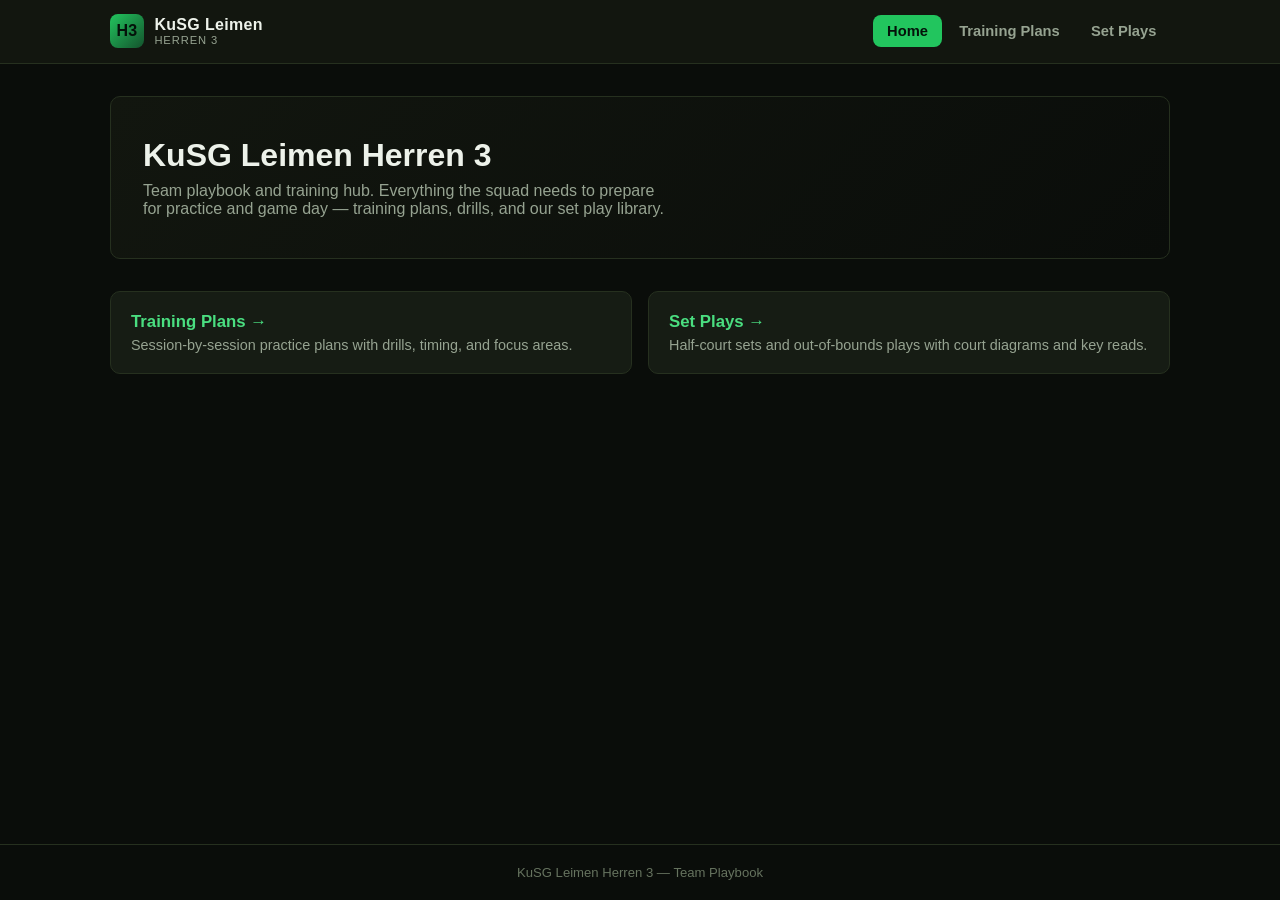
==== index.html @ 021d32c1 "Initial site: training plans and set play library with SVG court diagrams Co-Authored-By: Claude Son" ====
<!DOCTYPE html>
<html lang="en">
<head>
  <meta charset="UTF-8" />
  <meta name="viewport" content="width=device-width, initial-scale=1.0" />
  <title>KuSG Leimen Herren 3</title>
  <link rel="stylesheet" href="css/style.css" />
</head>
<body data-page="home">
  <header class="site-header">
    <div class="nav-inner">
      <a class="brand" href="index.html">
        <span class="brand-mark">H3</span>
        <span class="brand-text">KuSG Leimen<span class="sub">Herren 3</span></span>
      </a>
      <nav class="main-nav">
        <a href="index.html" data-page="home">Home</a>
        <a href="training.html" data-page="training">Training Plans</a>
        <a href="plays.html" data-page="plays">Set Plays</a>
      </nav>
    </div>
  </header>

  <main>
    <div class="hero">
      <h1>KuSG Leimen Herren 3</h1>
      <p>Team playbook and training hub. Everything the squad needs to prepare for practice and game day — training plans, drills, and our set play library.</p>
    </div>

    <div class="card-grid">
      <a class="link-card" href="training.html">
        <h3>Training Plans →</h3>
        <p>Session-by-session practice plans with drills, timing, and focus areas.</p>
      </a>
      <a class="link-card" href="plays.html">
        <h3>Set Plays →</h3>
        <p>Half-court sets and out-of-bounds plays with court diagrams and key reads.</p>
      </a>
    </div>
  </main>

  <footer>KuSG Leimen Herren 3 — Team Playbook</footer>

  <script src="js/data.js"></script>
  <script src="js/court.js"></script>
  <script src="js/main.js"></script>
</body>
</html>
---- css/style.css ----
:root {
  --bg: #0a0d0a;
  --bg-elevated: #12160f;
  --bg-card: #161c14;
  --border: #26301f;
  --green: #22c55e;
  --green-bright: #4ade80;
  --green-dim: #14532d;
  --text: #edf2ea;
  --text-muted: #96a391;
  --text-faint: #66735f;
  --danger: #ef4444;
  --radius: 10px;
  --max-width: 1100px;
  font-family: -apple-system, BlinkMacSystemFont, "Segoe UI", Roboto, Helvetica, Arial, sans-serif;
}

* { box-sizing: border-box; }

html, body {
  margin: 0;
  padding: 0;
  background: var(--bg);
  color: var(--text);
}

body {
  min-height: 100vh;
  display: flex;
  flex-direction: column;
}

a { color: var(--green-bright); text-decoration: none; }
a:hover { text-decoration: underline; }

/* ---------- Nav ---------- */

header.site-header {
  background: var(--bg-elevated);
  border-bottom: 1px solid var(--border);
  position: sticky;
  top: 0;
  z-index: 10;
}

.nav-inner {
  max-width: var(--max-width);
  margin: 0 auto;
  padding: 0.9rem 1.25rem;
  display: flex;
  align-items: center;
  justify-content: space-between;
  gap: 1rem;
}

.brand {
  display: flex;
  align-items: center;
  gap: 0.65rem;
  color: var(--text);
  font-weight: 700;
  letter-spacing: 0.02em;
}
.brand:hover { text-decoration: none; }

.brand-mark {
  width: 34px;
  height: 34px;
  border-radius: 8px;
  background: linear-gradient(135deg, var(--green) 0%, var(--green-dim) 100%);
  display: flex;
  align-items: center;
  justify-content: center;
  font-size: 1rem;
  color: #04120a;
  font-weight: 800;
  flex-shrink: 0;
}

.brand-text { display: flex; flex-direction: column; line-height: 1.15; }
.brand-text .sub { font-size: 0.7rem; color: var(--text-muted); font-weight: 500; letter-spacing: 0.08em; text-transform: uppercase; }

nav.main-nav { display: flex; gap: 0.25rem; }

nav.main-nav a {
  color: var(--text-muted);
  padding: 0.5rem 0.85rem;
  border-radius: 8px;
  font-size: 0.92rem;
  font-weight: 600;
}
nav.main-nav a:hover { color: var(--text); text-decoration: none; background: var(--bg-card); }
nav.main-nav a.active { color: #04120a; background: var(--green); }

/* ---------- Layout ---------- */

main {
  flex: 1;
  width: 100%;
  max-width: var(--max-width);
  margin: 0 auto;
  padding: 2rem 1.25rem 4rem;
}

.page-header { margin-bottom: 1.75rem; }
.page-header h1 { margin: 0 0 0.35rem; font-size: 1.7rem; }
.page-header p { margin: 0; color: var(--text-muted); }

footer {
  border-top: 1px solid var(--border);
  padding: 1.25rem;
  text-align: center;
  color: var(--text-faint);
  font-size: 0.82rem;
}

/* ---------- Home ---------- */

.hero {
  background: linear-gradient(135deg, var(--bg-elevated) 0%, var(--bg) 100%);
  border: 1px solid var(--border);
  border-radius: var(--radius);
  padding: 2.5rem 2rem;
  margin-bottom: 2rem;
}
.hero h1 { font-size: 2rem; margin: 0 0 0.5rem; }
.hero p { color: var(--text-muted); max-width: 60ch; margin: 0; }

.card-grid {
  display: grid;
  grid-template-columns: repeat(auto-fit, minmax(240px, 1fr));
  gap: 1rem;
}

.link-card {
  display: block;
  background: var(--bg-card);
  border: 1px solid var(--border);
  border-radius: var(--radius);
  padding: 1.25rem;
  color: var(--text);
}
.link-card:hover { border-color: var(--green-dim); text-decoration: none; }
.link-card h3 { margin: 0 0 0.35rem; color: var(--green-bright); font-size: 1.05rem; }
.link-card p { margin: 0; color: var(--text-muted); font-size: 0.9rem; }

/* ---------- Filter tabs ---------- */

.filter-bar {
  display: flex;
  flex-wrap: wrap;
  gap: 0.5rem;
  margin-bottom: 1.5rem;
}
.filter-btn {
  background: var(--bg-card);
  border: 1px solid var(--border);
  color: var(--text-muted);
  padding: 0.45rem 0.9rem;
  border-radius: 999px;
  font-size: 0.85rem;
  font-weight: 600;
  cursor: pointer;
}
.filter-btn:hover { color: var(--text); }
.filter-btn.active { background: var(--green); border-color: var(--green); color: #04120a; }

/* ---------- Training plans ---------- */

.plan-card {
  background: var(--bg-card);
  border: 1px solid var(--border);
  border-radius: var(--radius);
  margin-bottom: 1rem;
  overflow: hidden;
}

.plan-summary {
  display: flex;
  align-items: center;
  justify-content: space-between;
  gap: 1rem;
  padding: 1.1rem 1.25rem;
  cursor: pointer;
}

.plan-summary-left { display: flex; flex-direction: column; gap: 0.35rem; }
.plan-title { font-size: 1.05rem; font-weight: 700; }
.plan-meta { display: flex; gap: 0.6rem; flex-wrap: wrap; align-items: center; }

.badge {
  display: inline-block;
  font-size: 0.72rem;
  font-weight: 700;
  text-transform: uppercase;
  letter-spacing: 0.04em;
  padding: 0.2rem 0.55rem;
  border-radius: 999px;
  background: var(--green-dim);
  color: var(--green-bright);
}
.badge.muted { background: var(--bg-elevated); color: var(--text-muted); }

.chevron { color: var(--text-faint); transition: transform 0.15s ease; flex-shrink: 0; }
.plan-card.open .chevron { transform: rotate(90deg); }

.plan-body {
  display: none;
  padding: 0 1.25rem 1.25rem;
  border-top: 1px solid var(--border);
}
.plan-card.open .plan-body { display: block; padding-top: 1rem; }

.plan-body h4 { margin: 1rem 0 0.4rem; font-size: 0.85rem; text-transform: uppercase; letter-spacing: 0.04em; color: var(--text-muted); }
.plan-body h4:first-child { margin-top: 0; }

.drill-list { list-style: none; margin: 0; padding: 0; display: flex; flex-direction: column; gap: 0.6rem; }
.drill-item { background: var(--bg-elevated); border: 1px solid var(--border); border-radius: 8px; padding: 0.65rem 0.85rem; }
.drill-item .drill-head { display: flex; justify-content: space-between; gap: 1rem; font-weight: 600; font-size: 0.92rem; }
.drill-item .drill-time { color: var(--green-bright); font-size: 0.8rem; font-weight: 700; white-space: nowrap; }
.drill-item p { margin: 0.3rem 0 0; color: var(--text-muted); font-size: 0.88rem; }

.notes-box { color: var(--text-muted); font-size: 0.9rem; background: var(--bg-elevated); border-left: 3px solid var(--green-dim); padding: 0.7rem 0.9rem; border-radius: 0 6px 6px 0; }

/* ---------- Set plays ---------- */

.play-grid {
  display: grid;
  grid-template-columns: repeat(auto-fill, minmax(300px, 1fr));
  gap: 1.25rem;
}

.play-card {
  background: var(--bg-card);
  border: 1px solid var(--border);
  border-radius: var(--radius);
  padding: 1.1rem;
  display: flex;
  flex-direction: column;
  gap: 0.75rem;
}

.play-card-head { display: flex; justify-content: space-between; align-items: flex-start; gap: 0.75rem; }
.play-card-head h3 { margin: 0; font-size: 1.05rem; }

.court-wrap {
  background: #0d150d;
  border: 1px solid var(--border);
  border-radius: 8px;
  overflow: hidden;
}

.play-desc { color: var(--text-muted); font-size: 0.88rem; margin: 0; }

.key-points { margin: 0; padding-left: 1.1rem; color: var(--text-muted); font-size: 0.85rem; display: flex; flex-direction: column; gap: 0.25rem; }

.legend { display: flex; gap: 1rem; flex-wrap: wrap; font-size: 0.75rem; color: var(--text-faint); }
.legend span { display: inline-flex; align-items: center; gap: 0.35rem; }
.legend .swatch { width: 16px; height: 2px; display: inline-block; }
.legend .swatch.cut { background: var(--green-bright); }
.legend .swatch.pass { background: var(--text-muted); border-top: 2px dashed var(--text-muted); height: 0; }
.legend .swatch.screen { width: 3px; height: 12px; background: var(--danger); }

@media (max-width: 640px) {
  .nav-inner { flex-wrap: wrap; }
  nav.main-nav { width: 100%; justify-content: space-between; }
  nav.main-nav a { padding: 0.5rem 0.5rem; font-size: 0.85rem; }
}
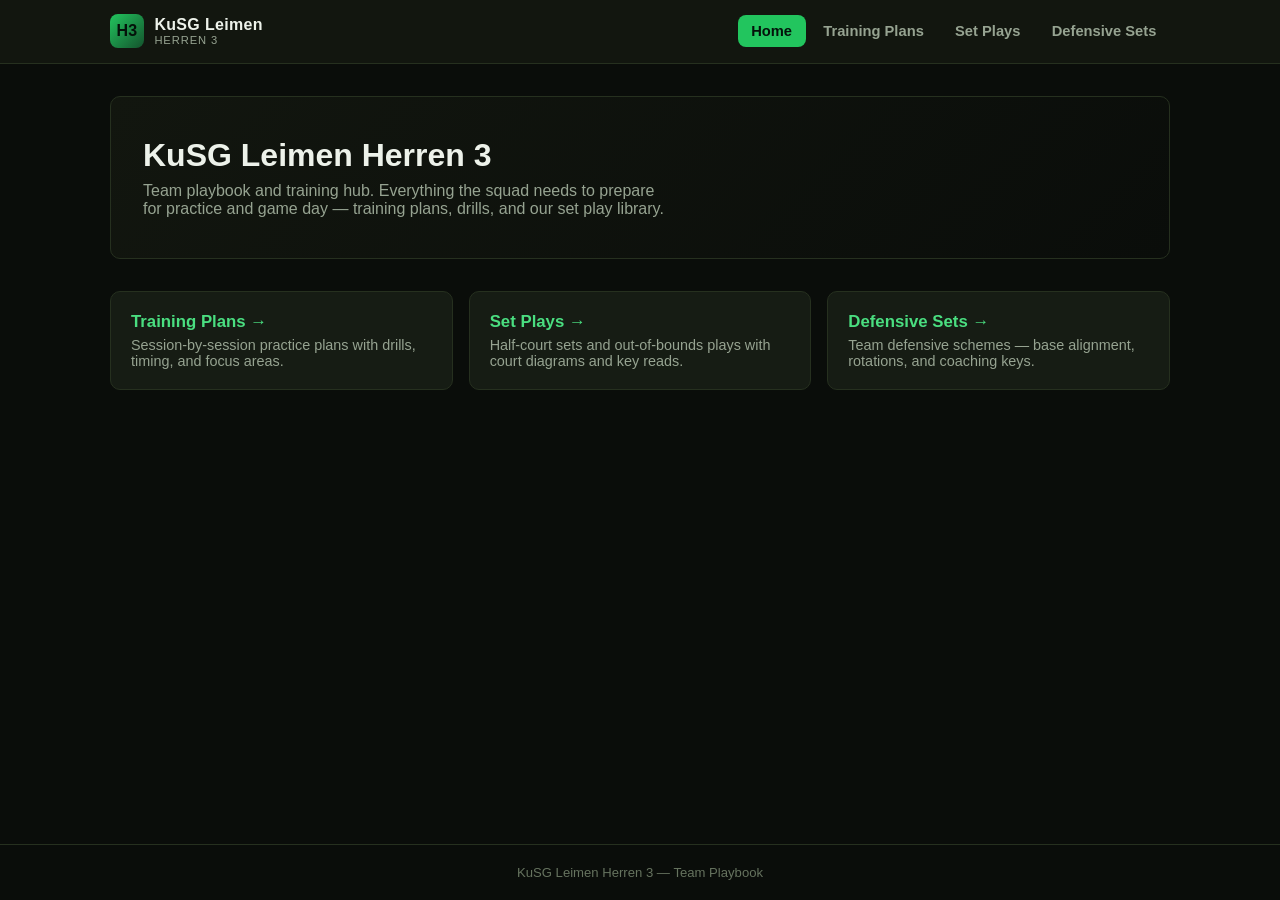
==== commit 9a5300cf: "Add Defensive Sets section with a 1-3-1 zone defense tutorial New defense.html (listing) and defense" ====
--- a/index.html
+++ b/index.html
@@ -17,6 +17,7 @@
         <a href="index.html" data-page="home">Home</a>
         <a href="training.html" data-page="training">Training Plans</a>
         <a href="plays.html" data-page="plays">Set Plays</a>
+        <a href="defense.html" data-page="defense">Defensive Sets</a>
       </nav>
     </div>
   </header>
@@ -36,6 +37,10 @@
         <h3>Set Plays →</h3>
         <p>Half-court sets and out-of-bounds plays with court diagrams and key reads.</p>
       </a>
+      <a class="link-card" href="defense.html">
+        <h3>Defensive Sets →</h3>
+        <p>Team defensive schemes — base alignment, rotations, and coaching keys.</p>
+      </a>
     </div>
   </main>
 
--- a/css/style.css
+++ b/css/style.css
@@ -242,6 +242,22 @@
 
 .play-card-head { display: flex; justify-content: space-between; align-items: flex-start; gap: 0.75rem; }
 .play-card-head h3 { margin: 0; font-size: 1.05rem; }
+.play-card-head h1 { margin: 0; font-size: 1.6rem; }
+
+.btn-link {
+  align-self: flex-start;
+  font-size: 0.85rem;
+  font-weight: 700;
+  color: var(--green-bright);
+}
+
+.back-link {
+  display: inline-block;
+  color: var(--text-muted);
+  font-size: 0.88rem;
+  margin-bottom: 1.25rem;
+}
+.back-link:hover { color: var(--text); text-decoration: none; }
 
 .court-wrap {
   background: #0d150d;
@@ -261,8 +277,100 @@
 .legend .swatch.pass { background: var(--text-muted); border-top: 2px dashed var(--text-muted); height: 0; }
 .legend .swatch.screen { width: 3px; height: 12px; background: var(--danger); }
 
+/* ---------- Defensive sets ---------- */
+
+.defense-grid {
+  display: grid;
+  grid-template-columns: repeat(auto-fill, minmax(300px, 1fr));
+  gap: 1.25rem;
+}
+
+.defense-card {
+  background: var(--bg-card);
+  border: 1px solid var(--border);
+  border-radius: var(--radius);
+  padding: 1.1rem;
+  display: flex;
+  flex-direction: column;
+  gap: 0.75rem;
+}
+
+.defense-summary { color: var(--text-muted); font-size: 0.88rem; margin: 0; }
+
+.prose { color: var(--text-muted); font-size: 0.92rem; line-height: 1.6; margin: 0 0 1.5rem; }
+
+.two-col-list {
+  display: grid;
+  grid-template-columns: 1fr 1fr;
+  gap: 1.5rem;
+  margin: 0 0 2rem;
+}
+
+.two-col-list h3 { margin: 0 0 0.6rem; font-size: 0.95rem; }
+.two-col-list ul { margin: 0; padding-left: 1.1rem; color: var(--text-muted); font-size: 0.88rem; display: flex; flex-direction: column; gap: 0.4rem; }
+.two-col-list.strengths h3 { color: var(--green-bright); }
+.two-col-list.weaknesses h3 { color: var(--danger); }
+
+.rules-list { list-style: none; margin: 0 0 2rem; padding: 0; display: flex; flex-direction: column; gap: 0.6rem; counter-reset: rule; }
+.rules-list li { counter-increment: rule; background: var(--bg-elevated); border: 1px solid var(--border); border-radius: 8px; padding: 0.65rem 0.85rem 0.65rem 2.4rem; position: relative; color: var(--text-muted); font-size: 0.88rem; }
+.rules-list li::before { content: counter(rule); position: absolute; left: 0.75rem; top: 0.6rem; color: var(--green-bright); font-weight: 800; font-size: 0.85rem; }
+
+.position-grid {
+  display: grid;
+  grid-template-columns: repeat(auto-fill, minmax(220px, 1fr));
+  gap: 1rem;
+  margin: 0 0 2rem;
+}
+
+.position-card { background: var(--bg-card); border: 1px solid var(--border); border-radius: var(--radius); padding: 1rem; display: flex; gap: 0.75rem; }
+.position-badge { flex-shrink: 0; width: 2.4rem; height: 2.4rem; border-radius: 50%; background: none; border: 2px dashed #f59e0b; color: #f59e0b; display: flex; align-items: center; justify-content: center; font-weight: 800; font-size: 0.78rem; }
+.position-card h4 { margin: 0 0 0.3rem; font-size: 0.92rem; }
+.position-card p { margin: 0; color: var(--text-muted); font-size: 0.84rem; }
+
+.section-heading { font-size: 1.1rem; margin: 2rem 0 1rem; }
+.section-heading:first-of-type { margin-top: 0; }
+
+/* ---------- Play detail (step-by-step) ---------- */
+
+.step-list {
+  display: flex;
+  flex-direction: column;
+  gap: 1.25rem;
+  margin: 1.5rem 0;
+}
+
+.step-card {
+  display: flex;
+  gap: 1rem;
+  background: var(--bg-card);
+  border: 1px solid var(--border);
+  border-radius: var(--radius);
+  padding: 1.1rem;
+}
+
+.step-number {
+  flex-shrink: 0;
+  width: 2rem;
+  height: 2rem;
+  border-radius: 50%;
+  background: var(--green-dim);
+  color: var(--green-bright);
+  display: flex;
+  align-items: center;
+  justify-content: center;
+  font-weight: 800;
+  font-size: 0.95rem;
+}
+
+.step-body { flex: 1; min-width: 0; display: flex; flex-direction: column; gap: 0.75rem; }
+.step-body h3 { margin: 0; font-size: 1rem; }
+.step-body p { margin: 0; color: var(--text-muted); font-size: 0.9rem; }
+.step-body .court-wrap { max-width: 380px; }
+
 @media (max-width: 640px) {
   .nav-inner { flex-wrap: wrap; }
   nav.main-nav { width: 100%; justify-content: space-between; }
   nav.main-nav a { padding: 0.5rem 0.5rem; font-size: 0.85rem; }
-}
+  .step-card { flex-direction: column; }
+  .step-body .court-wrap { max-width: none; }
+}
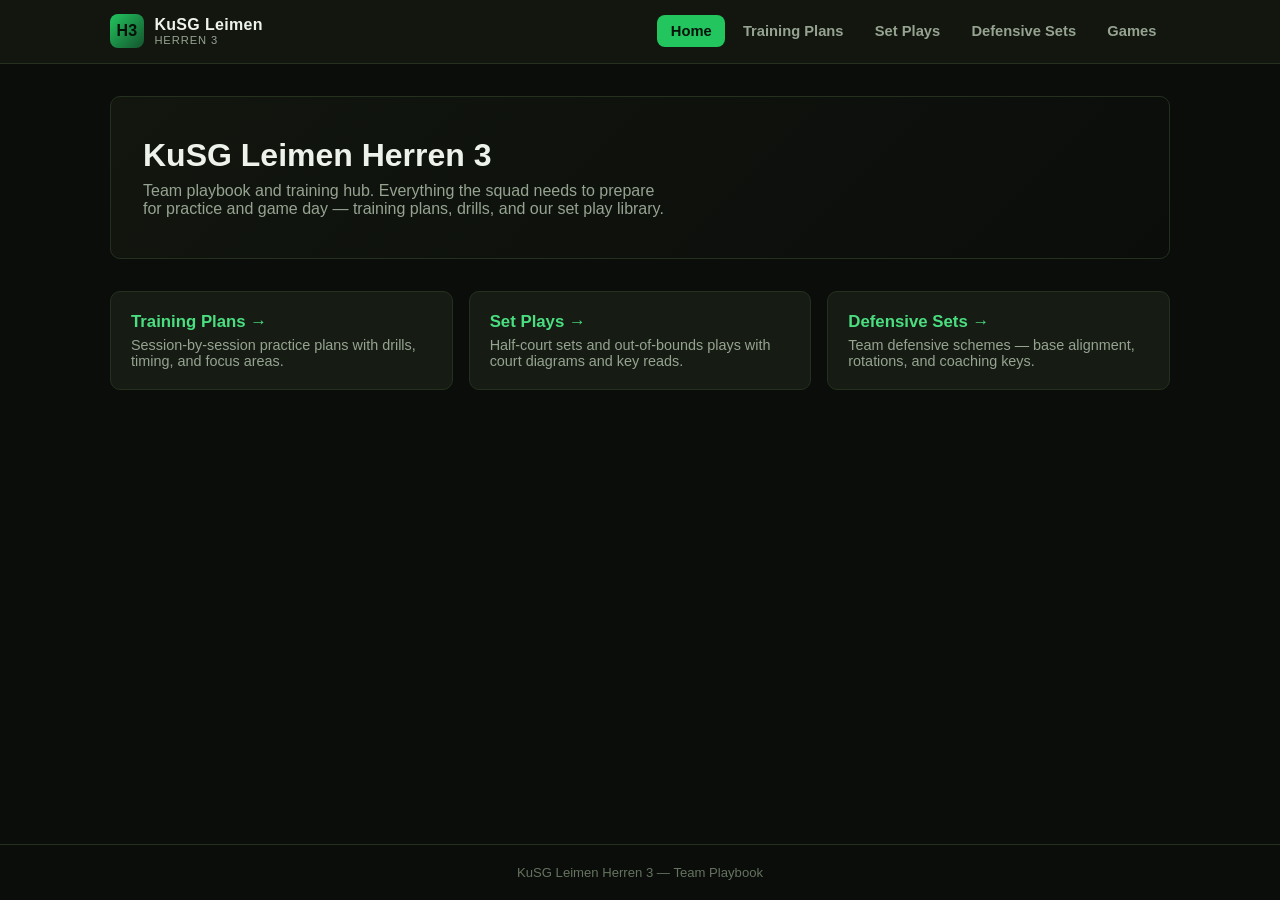
==== commit 652d01d7: "Add Games page with full-season league fixture list Pulls the BBW1 Kreisliga B1 fixtures for KuSG Le" ====
--- a/index.html
+++ b/index.html
@@ -18,6 +18,7 @@
         <a href="training.html" data-page="training">Training Plans</a>
         <a href="plays.html" data-page="plays">Set Plays</a>
         <a href="defense.html" data-page="defense">Defensive Sets</a>
+        <a href="games.html" data-page="games">Games</a>
       </nav>
     </div>
   </header>
--- a/css/style.css
+++ b/css/style.css
@@ -165,6 +165,58 @@
 .filter-btn:hover { color: var(--text); }
 .filter-btn.active { background: var(--green); border-color: var(--green); color: #04120a; }
 
+/* ---------- Season schedule ---------- */
+
+.schedule-section { margin-bottom: 2.5rem; }
+.schedule-intro { color: var(--text-muted); font-size: 0.9rem; margin: 0 0 1.1rem; max-width: 70ch; }
+
+.next-session-card {
+  background: var(--bg-card);
+  border: 1px solid var(--green-dim);
+  border-radius: var(--radius);
+  padding: 1.1rem 1.25rem;
+  margin-bottom: 1rem;
+}
+.next-session-label { font-size: 0.72rem; font-weight: 700; text-transform: uppercase; letter-spacing: 0.06em; color: var(--green-bright); margin-bottom: 0.3rem; }
+.next-session-date { font-size: 1.15rem; font-weight: 700; margin-bottom: 0.55rem; }
+.next-session-meta { display: flex; gap: 0.5rem; flex-wrap: wrap; align-items: center; }
+
+.schedule-toggle {
+  background: none;
+  border: none;
+  color: var(--green-bright);
+  font-size: 0.88rem;
+  font-weight: 600;
+  cursor: pointer;
+  padding: 0;
+  margin-bottom: 1rem;
+}
+.schedule-toggle:hover { text-decoration: underline; }
+
+.schedule-full { display: flex; flex-direction: column; gap: 1.25rem; }
+.schedule-full[hidden] { display: none; }
+.schedule-month-title { font-size: 0.95rem; margin: 0 0 0.5rem; color: var(--text); }
+
+.schedule-table { width: 100%; border-collapse: collapse; background: var(--bg-card); border: 1px solid var(--border); border-radius: var(--radius); overflow: hidden; }
+.schedule-table td { padding: 0.55rem 0.85rem; border-top: 1px solid var(--border); font-size: 0.88rem; }
+.schedule-table tr:first-child td { border-top: none; }
+.schedule-table .schedule-day { color: var(--text-muted); width: 3.5rem; }
+.schedule-table .schedule-date { font-weight: 600; }
+.schedule-table .schedule-time { color: var(--text-muted); white-space: nowrap; }
+.schedule-table .schedule-status { text-align: right; white-space: nowrap; }
+.schedule-table .text-muted { color: var(--text-faint); }
+.schedule-row-past { opacity: 0.5; }
+
+/* ---------- Games ---------- */
+
+.table-scroll { overflow-x: auto; }
+.game-table { min-width: 640px; }
+.game-table .game-side { white-space: nowrap; }
+.game-table .game-opponent { font-weight: 600; white-space: nowrap; }
+.game-table .game-venue { color: var(--text-muted); text-align: right; white-space: nowrap; }
+
+.schedule-source { color: var(--text-faint); font-size: 0.82rem; margin-top: 1.5rem; max-width: 70ch; }
+
 /* ---------- Training plans ---------- */
 
 .plan-card {
@@ -277,6 +329,41 @@
 .legend .swatch.pass { background: var(--text-muted); border-top: 2px dashed var(--text-muted); height: 0; }
 .legend .swatch.screen { width: 3px; height: 12px; background: var(--danger); }
 
+/* ---------- Animated playback ---------- */
+
+.anim-section {
+  background: var(--bg-card);
+  border: 1px solid var(--border);
+  border-radius: var(--radius);
+  padding: 1.1rem;
+  margin: 1.5rem 0;
+}
+
+.anim-toolbar { display: flex; align-items: center; gap: 0.75rem; margin-bottom: 1rem; flex-wrap: wrap; }
+
+.anim-btn {
+  background: var(--green);
+  color: #04120a;
+  border: none;
+  border-radius: 999px;
+  padding: 0.5rem 1.1rem;
+  font-weight: 700;
+  font-size: 0.88rem;
+  cursor: pointer;
+  font-family: inherit;
+}
+.anim-btn:hover { background: var(--green-bright); }
+.anim-btn.anim-restart { background: var(--bg-elevated); color: var(--text-muted); border: 1px solid var(--border); }
+.anim-btn.anim-restart:hover { color: var(--text); }
+
+.anim-progress { display: flex; gap: 0.4rem; margin-left: auto; }
+.anim-dot { width: 9px; height: 9px; border-radius: 50%; background: var(--border); cursor: pointer; padding: 0; border: none; }
+.anim-dot.active { background: var(--green); }
+
+.anim-caption { margin-top: 1rem; }
+.anim-title { margin: 0 0 0.4rem; font-size: 1rem; }
+.anim-text { margin: 0; color: var(--text-muted); font-size: 0.9rem; }
+
 /* ---------- Defensive sets ---------- */
 
 .defense-grid {
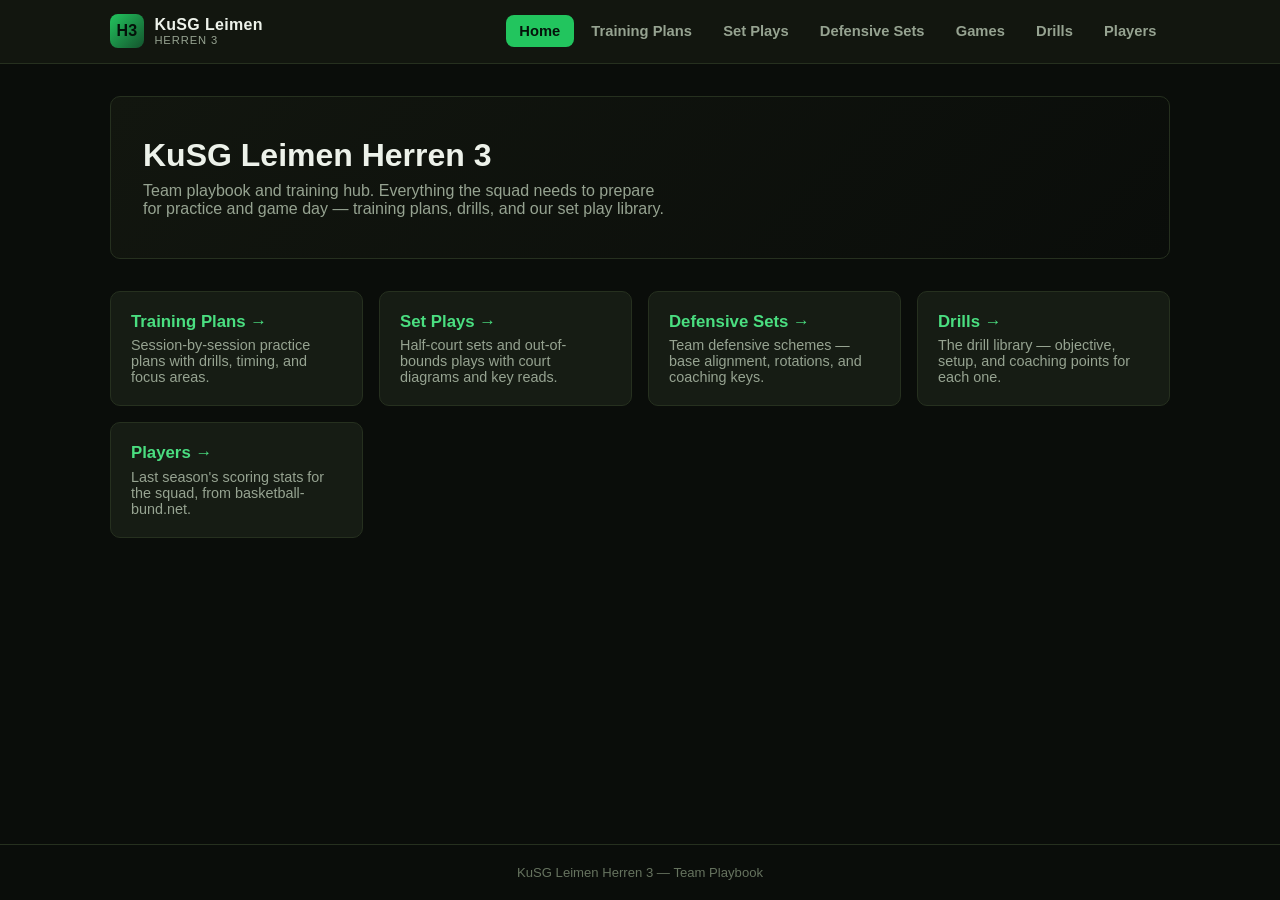
==== commit c9bc250d: "Add Players page with last season's top-scorer stats New page (players.html) built from the basketba" ====
--- a/index.html
+++ b/index.html
@@ -19,6 +19,8 @@
         <a href="plays.html" data-page="plays">Set Plays</a>
         <a href="defense.html" data-page="defense">Defensive Sets</a>
         <a href="games.html" data-page="games">Games</a>
+        <a href="drills.html" data-page="drills">Drills</a>
+        <a href="players.html" data-page="players">Players</a>
       </nav>
     </div>
   </header>
@@ -42,6 +44,14 @@
         <h3>Defensive Sets →</h3>
         <p>Team defensive schemes — base alignment, rotations, and coaching keys.</p>
       </a>
+      <a class="link-card" href="drills.html">
+        <h3>Drills →</h3>
+        <p>The drill library — objective, setup, and coaching points for each one.</p>
+      </a>
+      <a class="link-card" href="players.html">
+        <h3>Players →</h3>
+        <p>Last season's scoring stats for the squad, from basketball-bund.net.</p>
+      </a>
     </div>
   </main>
 
--- a/css/style.css
+++ b/css/style.css
@@ -22,6 +22,7 @@
   padding: 0;
   background: var(--bg);
   color: var(--text);
+  overflow-x: hidden;
 }
 
 body {
@@ -216,6 +217,12 @@
 .game-table .game-venue { color: var(--text-muted); text-align: right; white-space: nowrap; }
 
 .schedule-source { color: var(--text-faint); font-size: 0.82rem; margin-top: 1.5rem; max-width: 70ch; }
+
+/* ---------- Players ---------- */
+
+.player-table thead th { text-align: left; padding: 0.55rem 0.85rem; font-size: 0.72rem; text-transform: uppercase; letter-spacing: 0.04em; color: var(--text-muted); border-bottom: 1px solid var(--border); }
+.player-table .player-name { font-weight: 600; }
+.player-table .player-points, .player-table .player-avg { color: var(--green-bright); font-weight: 700; }
 
 /* ---------- Training plans ---------- */
 
@@ -328,6 +335,12 @@
 .legend .swatch.cut { background: var(--green-bright); }
 .legend .swatch.pass { background: var(--text-muted); border-top: 2px dashed var(--text-muted); height: 0; }
 .legend .swatch.screen { width: 3px; height: 12px; background: var(--danger); }
+.legend .swatch.dot { width: 12px; height: 12px; border-radius: 50%; }
+.legend .swatch.dot.offense { background: var(--green); }
+.legend .swatch.dot.defense { background: none; border: 2px dashed #f59e0b; }
+
+.diagram-row { display: grid; grid-template-columns: repeat(auto-fit, minmax(240px, 1fr)); gap: 1.25rem; margin-bottom: 0.75rem; }
+.diagram-col h4 { margin: 0 0 0.5rem; font-size: 0.85rem; text-transform: uppercase; letter-spacing: 0.04em; color: var(--text-muted); }
 
 /* ---------- Animated playback ---------- */
 
@@ -456,8 +469,8 @@
 
 @media (max-width: 640px) {
   .nav-inner { flex-wrap: wrap; }
-  nav.main-nav { width: 100%; justify-content: space-between; }
-  nav.main-nav a { padding: 0.5rem 0.5rem; font-size: 0.85rem; }
+  nav.main-nav { width: 100%; flex-wrap: wrap; gap: 0.35rem; }
+  nav.main-nav a { padding: 0.4rem 0.6rem; font-size: 0.82rem; }
   .step-card { flex-direction: column; }
   .step-body .court-wrap { max-width: none; }
 }
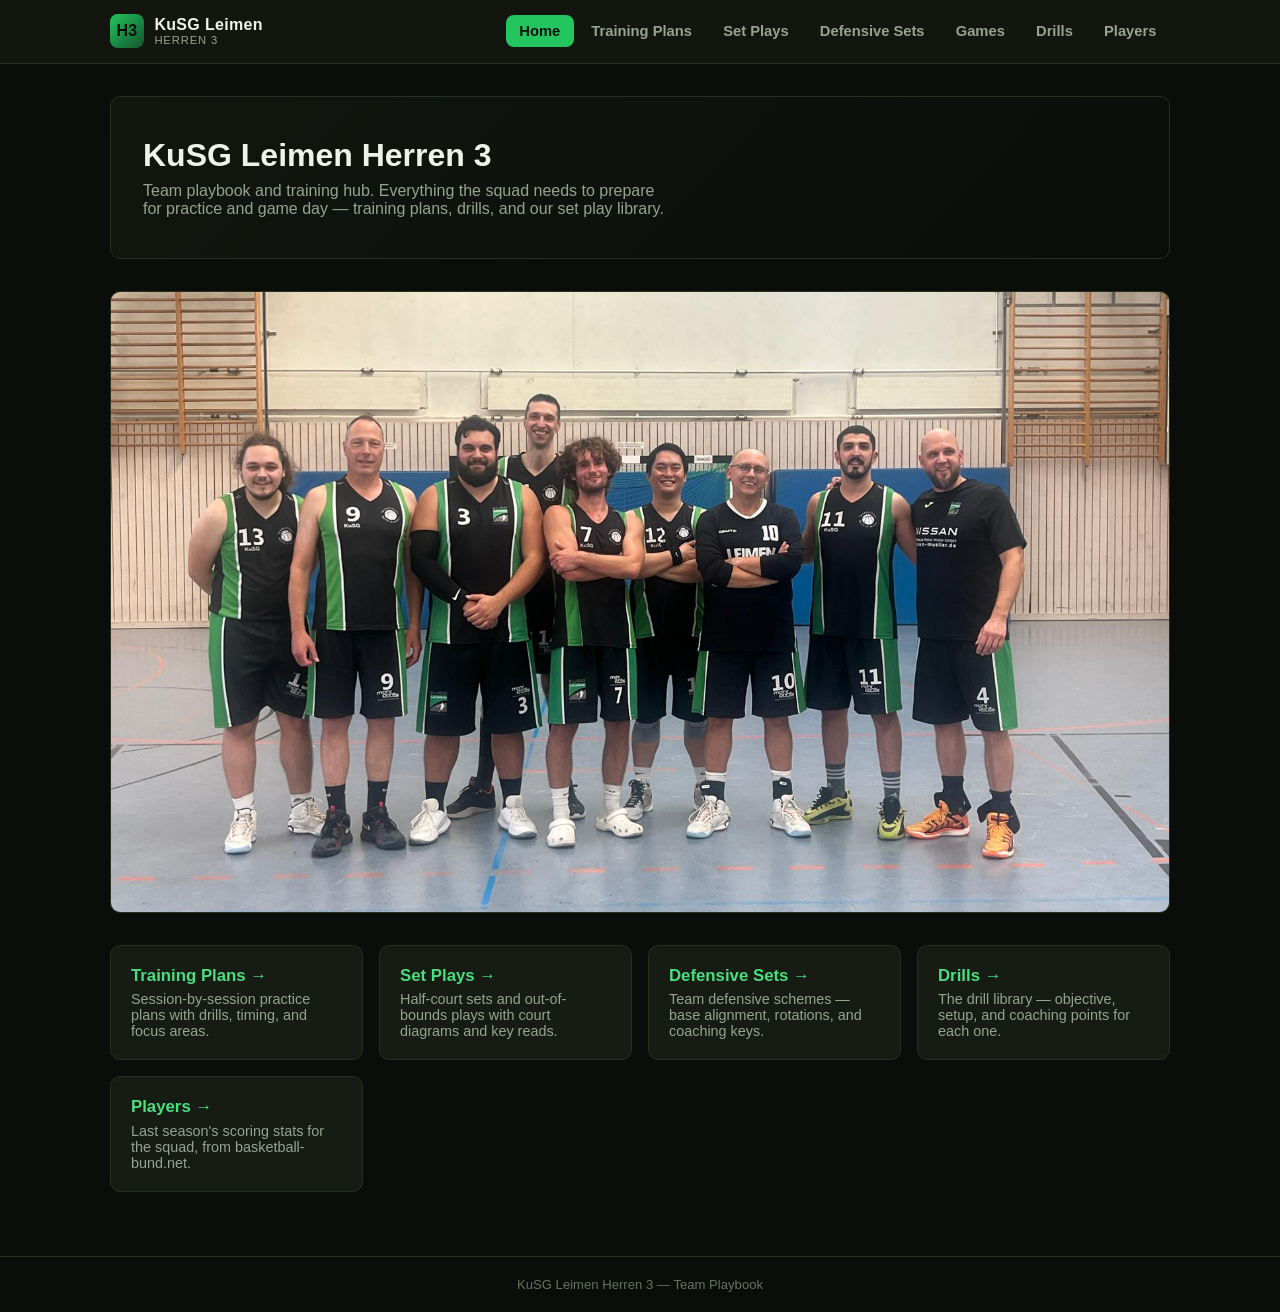
==== commit 2915555f: "Add team photo to the home page Co-Authored-By: Claude Sonnet 5.5 <noreply@anthropic.com>" ====
--- a/index.html
+++ b/index.html
@@ -31,6 +31,10 @@
       <p>Team playbook and training hub. Everything the squad needs to prepare for practice and game day — training plans, drills, and our set play library.</p>
     </div>
 
+    <figure class="team-photo">
+      <img src="assets/team-photo.jpg" alt="The KuSG Leimen Herren 3 team lined up in the gym" width="1600" height="1200" />
+    </figure>
+
     <div class="card-grid">
       <a class="link-card" href="training.html">
         <h3>Training Plans →</h3>
--- a/css/style.css
+++ b/css/style.css
@@ -127,6 +127,22 @@
 .hero h1 { font-size: 2rem; margin: 0 0 0.5rem; }
 .hero p { color: var(--text-muted); max-width: 60ch; margin: 0; }
 
+.team-photo {
+  margin: 0 0 2rem;
+  border: 1px solid var(--border);
+  border-radius: var(--radius);
+  overflow: hidden;
+  background: var(--bg-elevated);
+}
+.team-photo img {
+  display: block;
+  width: 100%;
+  height: auto;
+  max-height: 620px;
+  object-fit: cover;
+  object-position: center 75%;
+}
+
 .card-grid {
   display: grid;
   grid-template-columns: repeat(auto-fit, minmax(240px, 1fr));
@@ -223,6 +239,8 @@
 .player-table thead th { text-align: left; padding: 0.55rem 0.85rem; font-size: 0.72rem; text-transform: uppercase; letter-spacing: 0.04em; color: var(--text-muted); border-bottom: 1px solid var(--border); }
 .player-table .player-name { font-weight: 600; }
 .player-table .player-points, .player-table .player-avg { color: var(--green-bright); font-weight: 700; }
+
+.table-separator-row td { background: var(--bg-elevated); color: var(--text-muted); font-size: 0.72rem; font-weight: 700; text-transform: uppercase; letter-spacing: 0.06em; padding: 0.45rem 0.85rem; }
 
 /* ---------- Training plans ---------- */
 
@@ -278,6 +296,7 @@
 .drill-item .drill-head { display: flex; justify-content: space-between; gap: 1rem; font-weight: 600; font-size: 0.92rem; }
 .drill-item .drill-time { color: var(--green-bright); font-size: 0.8rem; font-weight: 700; white-space: nowrap; }
 .drill-item p { margin: 0.3rem 0 0; color: var(--text-muted); font-size: 0.88rem; }
+.drill-item .btn-link { display: inline-block; margin-top: 0.5rem; font-size: 0.82rem; }
 
 .notes-box { color: var(--text-muted); font-size: 0.9rem; background: var(--bg-elevated); border-left: 3px solid var(--green-dim); padding: 0.7rem 0.9rem; border-radius: 0 6px 6px 0; }
 
@@ -467,6 +486,45 @@
 .step-body p { margin: 0; color: var(--text-muted); font-size: 0.9rem; }
 .step-body .court-wrap { max-width: 380px; }
 
+/* ---------- Password gate ---------- */
+
+.password-gate { display: flex; justify-content: center; padding: 3rem 0; }
+.password-gate[hidden] { display: none; }
+.password-gate-box {
+  background: var(--bg-card);
+  border: 1px solid var(--border);
+  border-radius: var(--radius);
+  padding: 2rem;
+  max-width: 340px;
+  width: 100%;
+  text-align: center;
+}
+.password-gate-box h2 { margin: 0 0 0.5rem; font-size: 1.2rem; }
+.password-gate-box p { margin: 0 0 1.25rem; color: var(--text-muted); font-size: 0.9rem; }
+.password-gate-box form { display: flex; flex-direction: column; gap: 0.75rem; }
+.password-gate-box input[type="password"] {
+  background: var(--bg-elevated);
+  border: 1px solid var(--border);
+  border-radius: 8px;
+  padding: 0.65rem 0.85rem;
+  color: var(--text);
+  font-size: 0.95rem;
+  text-align: center;
+}
+.password-gate-box input[type="password"]:focus { outline: none; border-color: var(--green-dim); }
+.btn-primary {
+  background: var(--green);
+  border: none;
+  color: #04120a;
+  font-weight: 700;
+  font-size: 0.9rem;
+  padding: 0.65rem 0.85rem;
+  border-radius: 8px;
+  cursor: pointer;
+}
+.btn-primary:hover { background: var(--green-bright); }
+.gate-error { margin: 0.9rem 0 0; color: var(--danger); font-size: 0.85rem; }
+
 @media (max-width: 640px) {
   .nav-inner { flex-wrap: wrap; }
   nav.main-nav { width: 100%; flex-wrap: wrap; gap: 0.35rem; }
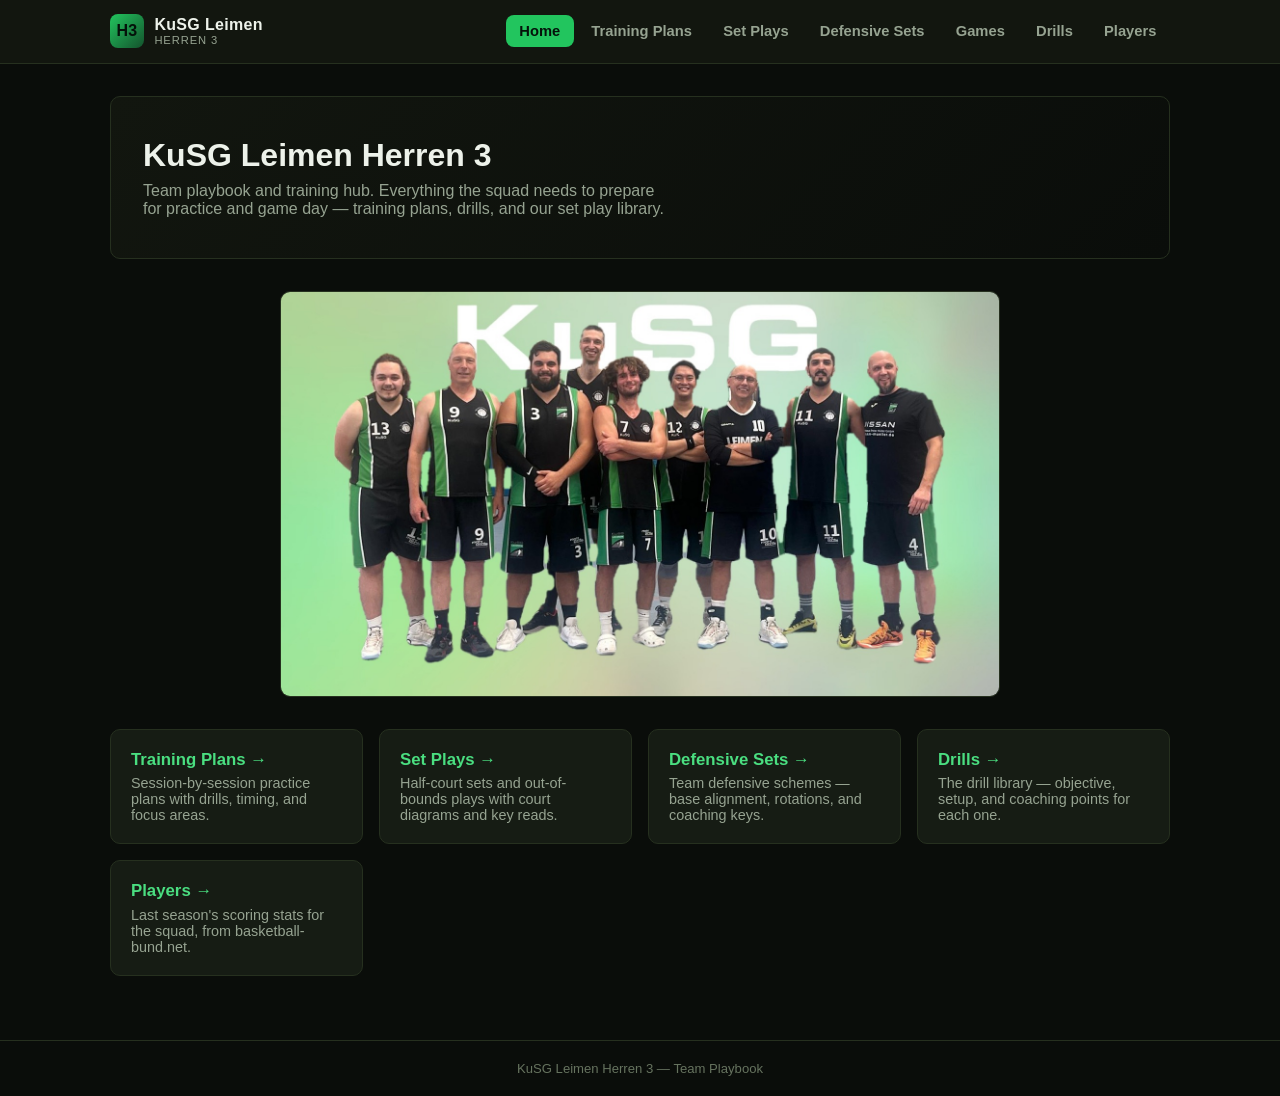
==== commit 083e7977: "Use the green-background team photo on the home page Co-Authored-By: Claude Sonnet 5.5 <noreply@anth" ====
--- a/index.html
+++ b/index.html
@@ -32,7 +32,7 @@
     </div>
 
     <figure class="team-photo">
-      <img src="assets/team-photo.jpg" alt="The KuSG Leimen Herren 3 team lined up in the gym" width="1600" height="1200" />
+      <img src="assets/team-photo-green.jpg" alt="The KuSG Leimen Herren 3 team lined up in front of the KuSG logo" width="1490" height="838" />
     </figure>
 
     <div class="card-grid">
--- a/css/style.css
+++ b/css/style.css
@@ -128,7 +128,8 @@
 .hero p { color: var(--text-muted); max-width: 60ch; margin: 0; }
 
 .team-photo {
-  margin: 0 0 2rem;
+  max-width: 720px;
+  margin: 0 auto 2rem;
   border: 1px solid var(--border);
   border-radius: var(--radius);
   overflow: hidden;
@@ -138,9 +139,6 @@
   display: block;
   width: 100%;
   height: auto;
-  max-height: 620px;
-  object-fit: cover;
-  object-position: center 75%;
 }
 
 .card-grid {
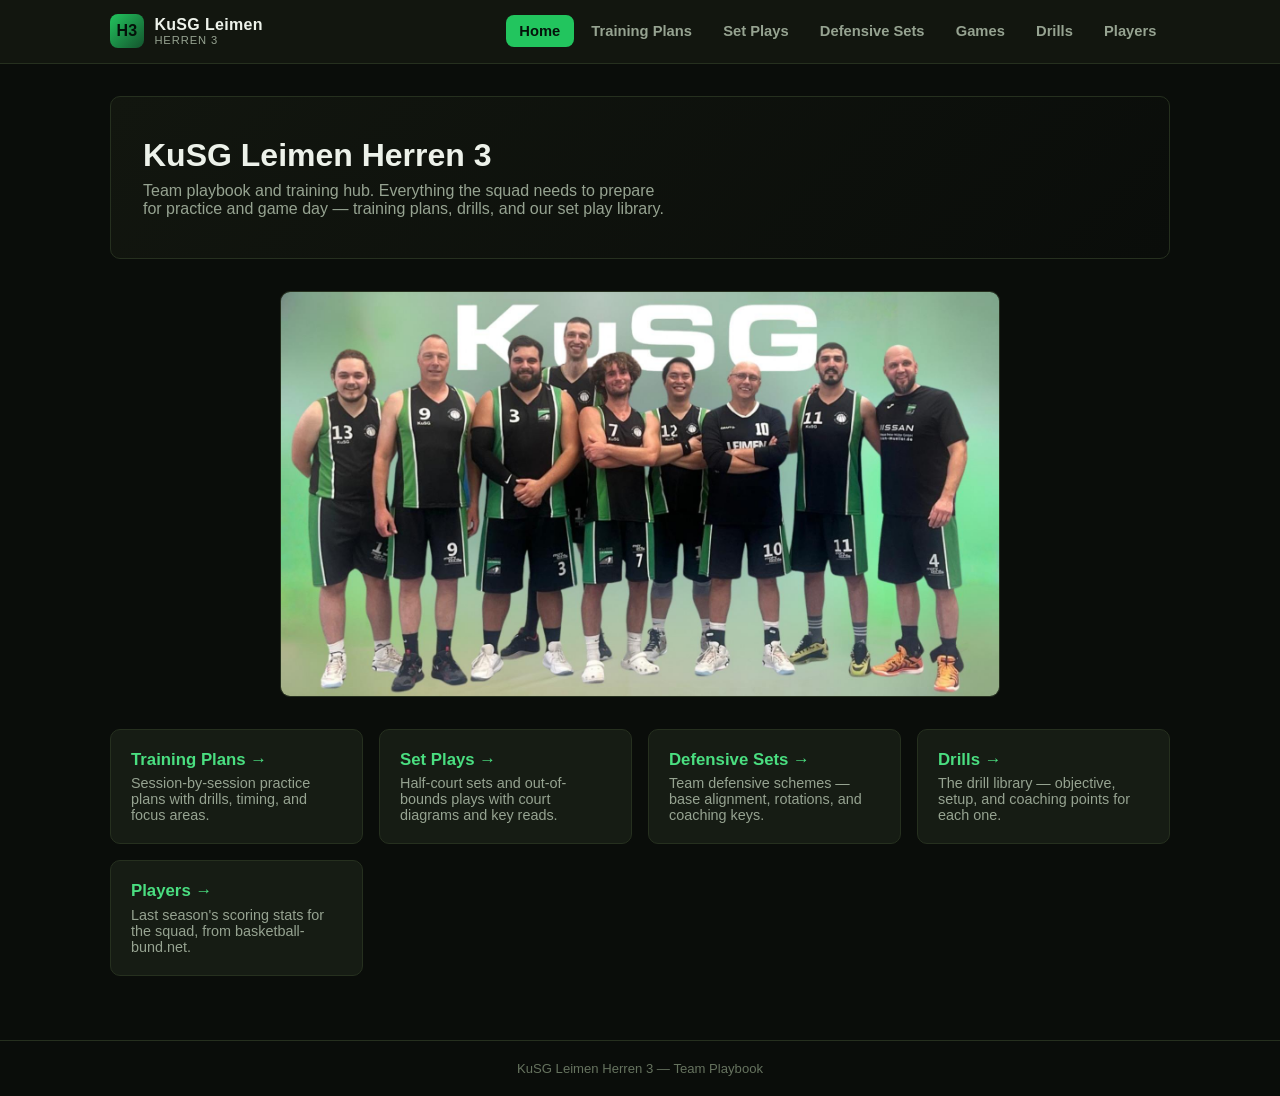
==== commit 7fa24ff9: "Replace home page team photo with the new KuSG-logo version Co-Authored-By: Claude Sonnet 5.5 <norep" ====
--- a/index.html
+++ b/index.html
@@ -32,7 +32,7 @@
     </div>
 
     <figure class="team-photo">
-      <img src="assets/team-photo-green.jpg" alt="The KuSG Leimen Herren 3 team lined up in front of the KuSG logo" width="1490" height="838" />
+      <img src="assets/team-photo-kusg.jpg" alt="The KuSG Leimen Herren 3 team lined up in front of the KuSG logo" width="1600" height="900" />
     </figure>
 
     <div class="card-grid">
--- a/css/style.css
+++ b/css/style.css
@@ -352,6 +352,7 @@
 .legend .swatch.cut { background: var(--green-bright); }
 .legend .swatch.pass { background: var(--text-muted); border-top: 2px dashed var(--text-muted); height: 0; }
 .legend .swatch.screen { width: 3px; height: 12px; background: var(--danger); }
+.legend .swatch.cone { width: 0; height: 0; background: none; border-left: 7px solid transparent; border-right: 7px solid transparent; border-bottom: 12px solid #fb923c; }
 .legend .swatch.dot { width: 12px; height: 12px; border-radius: 50%; }
 .legend .swatch.dot.offense { background: var(--green); }
 .legend .swatch.dot.defense { background: none; border: 2px dashed #f59e0b; }
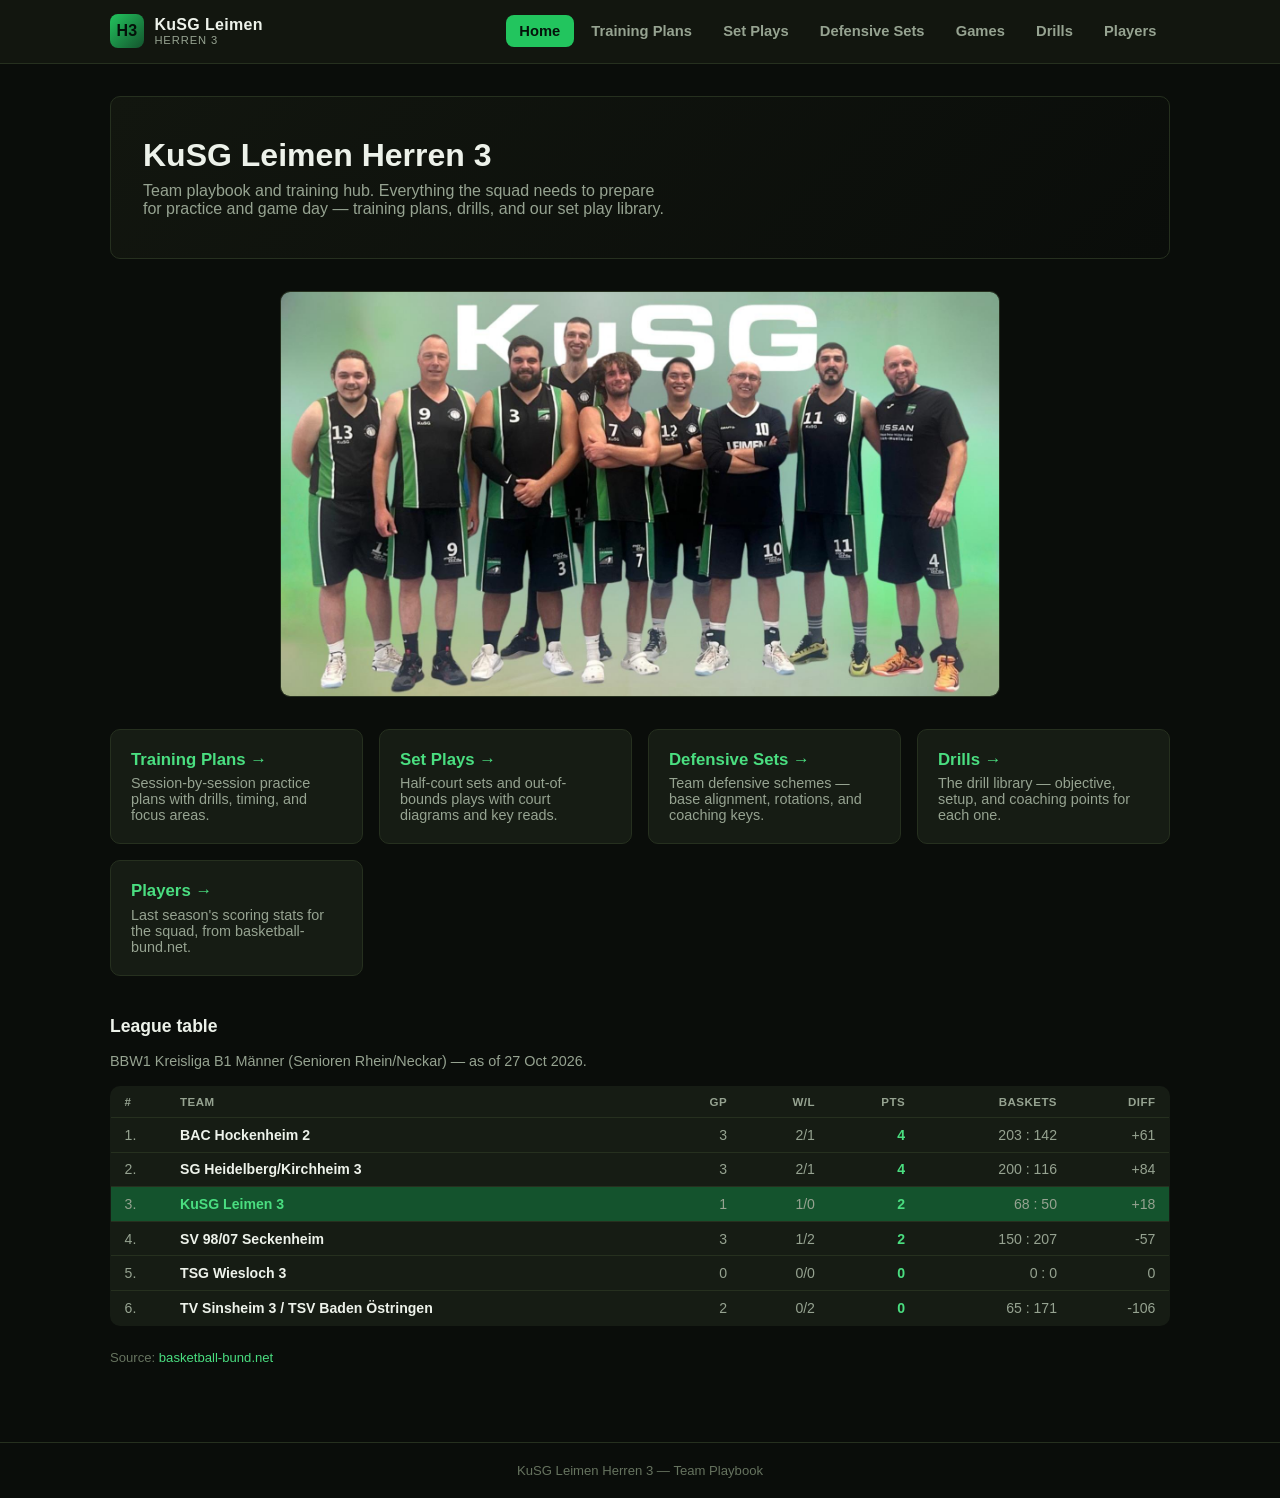
==== commit 2086a83e: "New season: players page split into scorers and squad members; league table on the home page Co-Auth" ====
--- a/index.html
+++ b/index.html
@@ -57,6 +57,8 @@
         <p>Last season's scoring stats for the squad, from basketball-bund.net.</p>
       </a>
     </div>
+
+    <section id="league-table" class="league-section"></section>
   </main>
 
   <footer>KuSG Leimen Herren 3 — Team Playbook</footer>
--- a/css/style.css
+++ b/css/style.css
@@ -531,3 +531,9 @@
   .step-card { flex-direction: column; }
   .step-body .court-wrap { max-width: none; }
 }
+
+.league-section { margin-top: 2.5rem; }
+.league-table { min-width: 560px; }
+.league-table th:nth-child(n+3), .league-table td:nth-child(n+3) { text-align: right; white-space: nowrap; }
+.table-highlight-row td { background: var(--green-dim); }
+.table-highlight-row .player-name { color: var(--green-bright); }
